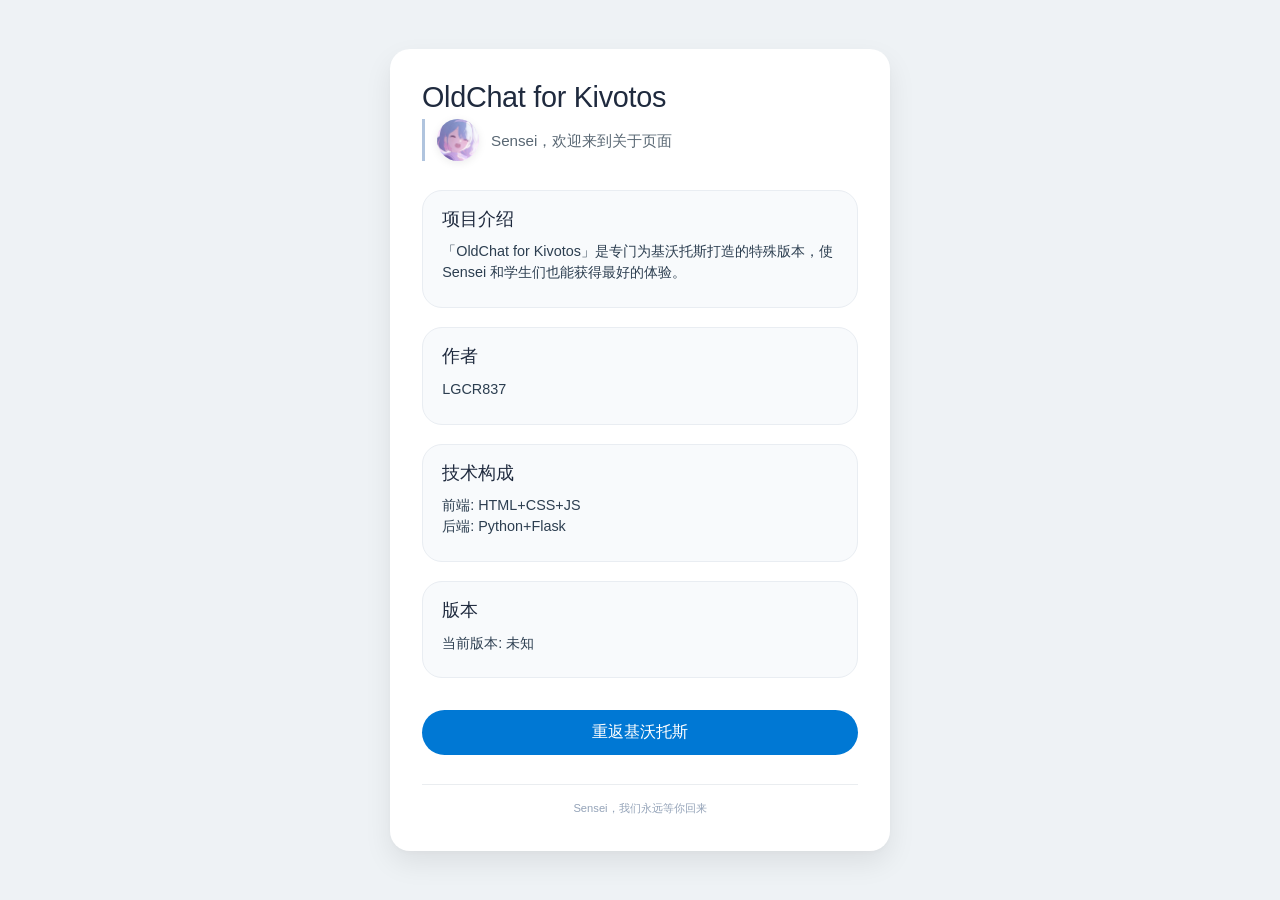
==== static/about.html @ 7ccad1d0 "first" ====
<!DOCTYPE html>
<html lang="zh-CN">
<head>
    <meta charset="UTF-8">
    <meta name="viewport" content="width=device-width, initial-scale=1.0, user-scalable=yes">
    <title>关于 - OldChat for Kivotos</title>
    <style>
        * {
            margin: 0;
            padding: 0;
            box-sizing: border-box;
        }

        body {
            margin: 0;
            font-family: 'Segoe UI', Roboto, 'Helvetica Neue', sans-serif;
            background: #eef2f5;
            display: flex;
            justify-content: center;
            align-items: center;
            min-height: 100vh;
            padding: 20px;
        }

        
        .about-card {
            background: white;
            padding: 2rem 2rem 2.2rem 2rem;
            border-radius: 20px;
            box-shadow: 0 12px 28px rgba(0, 0, 0, 0.08), 0 2px 4px rgba(0, 0, 0, 0.02);
            width: 100%;
            max-width: 500px;
            transition: all 0.2s ease;
        }

        
        .about-card h1 {
            margin: 0 0 0.35rem 0;
            font-weight: 500;
            font-size: 1.8rem;
            letter-spacing: -0.3px;
            color: #1f2a3e;
        }

        
        .greeting {
            display: flex;
            align-items: center;
            gap: 12px;
            font-size: 0.95rem;
            color: #5a6874;
            margin-bottom: 1.8rem;
            border-left: 3px solid #b0c4de;
            padding-left: 12px;
            font-weight: 400;
        }

        
        .arona-avatar {
            width: 42px;
            height: 42px;
            border-radius: 50%;
            object-fit: cover;
            flex-shrink: 0;
            box-shadow: 0 2px 8px rgba(0,0,0,0.08);
            background: #eef2ff;
        }

        .greeting-text {
            flex: 1;
            line-height: 1.4;
        }

        
        .about-section {
            margin: 1.2rem 0 1.5rem 0;
        }

        .info-panel {
            background: #f8fafc;
            border-radius: 20px;
            padding: 1rem 1.2rem;
            margin-bottom: 1.2rem;
            border: 1px solid #e9edf2;
            transition: all 0.1s ease;
        }

        .info-panel h3 {
            font-size: 1.1rem;
            font-weight: 550;
            color: #1f2a3e;
            margin-bottom: 0.65rem;
            letter-spacing: -0.2px;
        }

        .info-panel p {
            font-size: 0.9rem;
            line-height: 1.45;
            color: #2c3e50;
            margin-bottom: 0.5rem;
        }       

        
        .divider-light {
            height: 1px;
            background: #e2e8f0;
            margin: 1rem 0;
        }

        
        .back-button {
            display: inline-flex;
            align-items: center;
            justify-content: center;
            gap: 6px;
            width: 100%;
            padding: 12px 16px;
            background: #0078d4;
            color: white;
            border: none;
            border-radius: 40px;
            font-size: 1rem;
            font-weight: 500;
            cursor: pointer;
            transition: background 0.2s, transform 0.05s;
            text-decoration: none;
            font-family: inherit;
            margin-top: 0.5rem;
        }

        .back-button:hover {
            background: #106ebe;
        }

        .back-button:active {
            transform: scale(0.98);
        }

        .extra-note {
            text-align: center;
            margin-top: 1.8rem;
            font-size: 0.7rem;
            color: #94a3b8;
            border-top: 1px solid #eaedf0;
            padding-top: 1rem;
        }

        @media (max-width: 480px) {
            .about-card {
                padding: 1.6rem 1.5rem 1.9rem;
            }
            .about-card h1 {
                font-size: 1.6rem;
            }
            .arona-avatar {
                width: 36px;
                height: 36px;
            }
            .info-panel {
                padding: 0.9rem 1rem;
            }
        }
    </style>
</head>
<body>
<div class="about-card">
    <h1>OldChat for Kivotos</h1>
    <div class="greeting">

        <img class="arona-avatar" src="./arona.png" alt="阿罗娜" onerror="this.onerror=null; this.style.opacity='0';">
        <span class="greeting-text">Sensei，欢迎来到关于页面</span>
    </div>

    <div class="about-section">
        <div class="info-panel">
            <h3>项目介绍</h3>
            <p>「OldChat for Kivotos」是专门为基沃托斯打造的特殊版本，使 Sensei 和学生们也能获得最好的体验。</p>
        </div>

        <div class="info-panel">
            <h3>作者</h3>
            <p>LGCR837</p>
        </div>

        <div class="info-panel">
            <h3>技术构成</h3>
            <p>前端: HTML+CSS+JS<br>后端: Python+Flask</p>
        </div>

        <div class="info-panel">
            <h3>版本</h3>
            <p>当前版本: 未知</p>
        </div>
    </div>

    <button class="back-button" id="backToRootBtn">重返基沃托斯</button>

    <div class="extra-note">
        Sensei，我们永远等你回来
    </div>
</div>

<script>
    const backBtn = document.getElementById('backToRootBtn');
    if (backBtn) {
        backBtn.addEventListener('click', function(e) {
            e.preventDefault();
            window.location.href = '/';
        });
    }

</script>
</body>
</html>
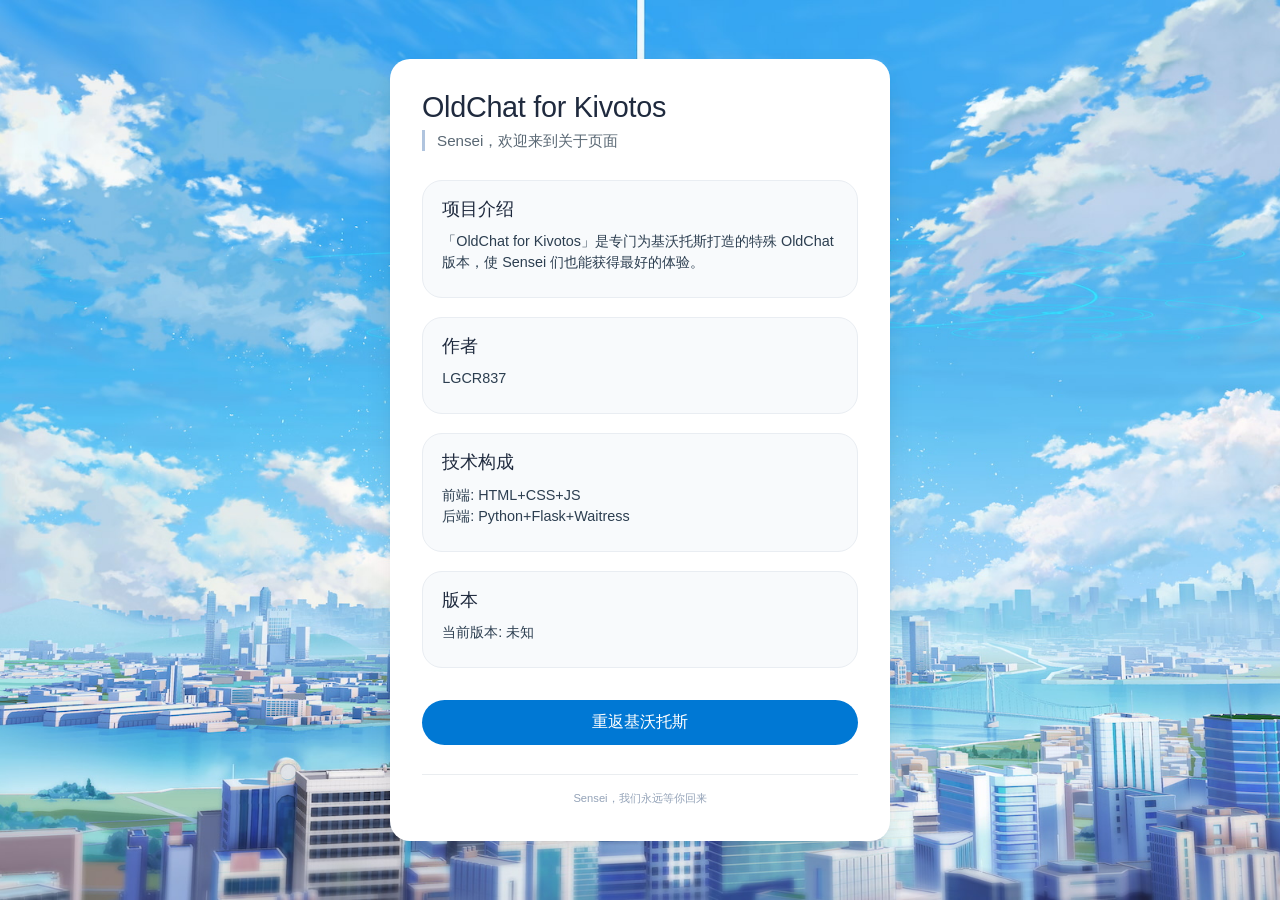
==== commit 65985e07: "增加了在个人空间显示动态的功能" ====
--- a/static/about.html
+++ b/static/about.html
@@ -12,9 +12,12 @@
         }
 
         body {
+            background-image: url('/static/KivotosBg2.jpg');
+            background-size: cover;
+            background-position: center;
+            background-attachment: fixed;
             margin: 0;
             font-family: 'Segoe UI', Roboto, 'Helvetica Neue', sans-serif;
-            background: #eef2f5;
             display: flex;
             justify-content: center;
             align-items: center;
@@ -53,17 +56,6 @@
             border-left: 3px solid #b0c4de;
             padding-left: 12px;
             font-weight: 400;
-        }
-
-        
-        .arona-avatar {
-            width: 42px;
-            height: 42px;
-            border-radius: 50%;
-            object-fit: cover;
-            flex-shrink: 0;
-            box-shadow: 0 2px 8px rgba(0,0,0,0.08);
-            background: #eef2ff;
         }
 
         .greeting-text {
@@ -167,14 +159,13 @@
     <h1>OldChat for Kivotos</h1>
     <div class="greeting">
 
-        <img class="arona-avatar" src="./arona.png" alt="阿罗娜" onerror="this.onerror=null; this.style.opacity='0';">
         <span class="greeting-text">Sensei，欢迎来到关于页面</span>
     </div>
 
     <div class="about-section">
         <div class="info-panel">
             <h3>项目介绍</h3>
-            <p>「OldChat for Kivotos」是专门为基沃托斯打造的特殊版本，使 Sensei 和学生们也能获得最好的体验。</p>
+            <p>「OldChat for Kivotos」是专门为基沃托斯打造的特殊 OldChat 版本，使 Sensei 们也能获得最好的体验。</p>
         </div>
 
         <div class="info-panel">
@@ -184,7 +175,7 @@
 
         <div class="info-panel">
             <h3>技术构成</h3>
-            <p>前端: HTML+CSS+JS<br>后端: Python+Flask</p>
+            <p>前端: HTML+CSS+JS<br>后端: Python+Flask+Waitress</p>
         </div>
 
         <div class="info-panel">
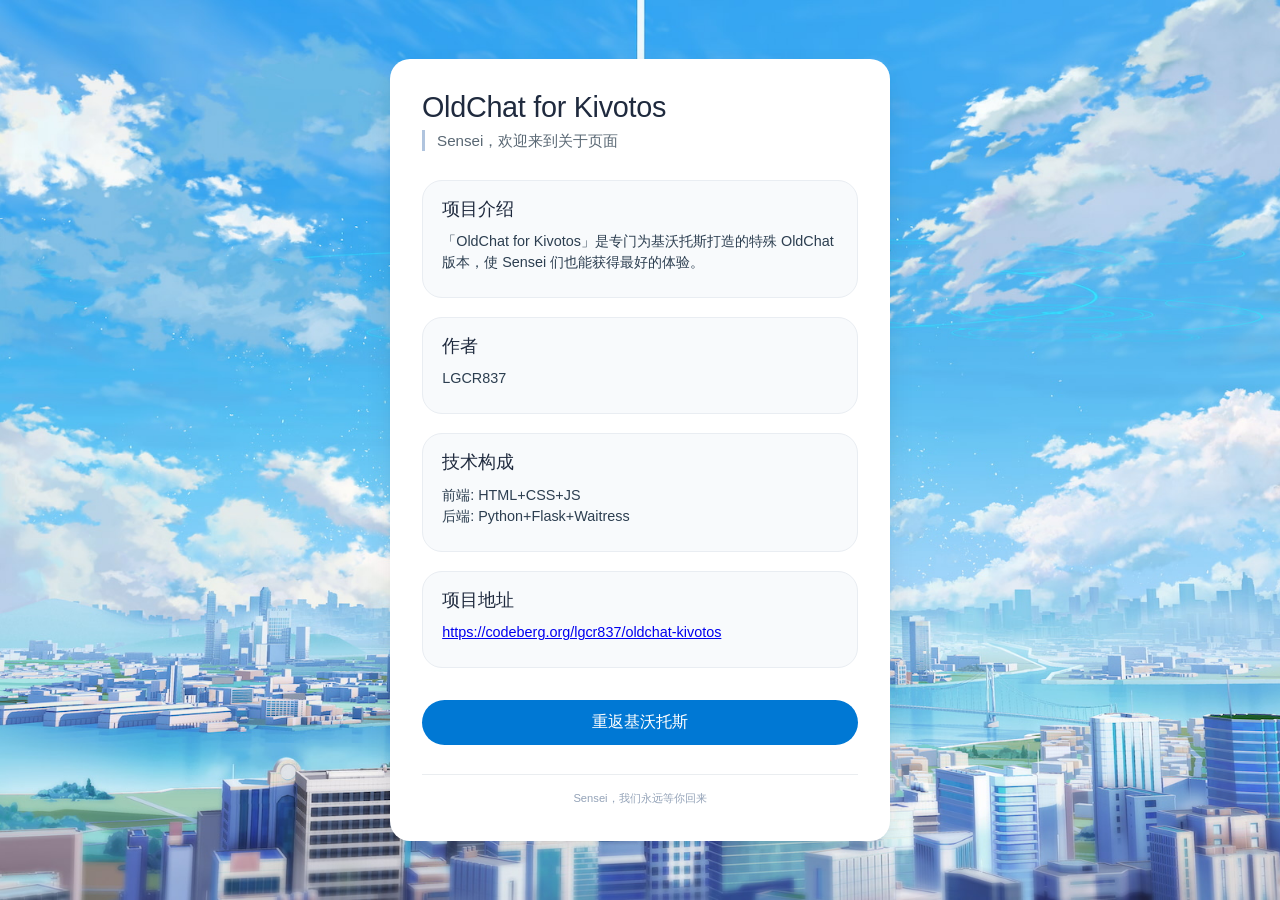
==== commit f63d5ec5: "空间主页现在将在新标签页打开，增加一个用户的个人空间/me，轮询时间由2000ms上调至4800ms(服务器扛不住了一次请求要十几秒)" ====
--- a/static/about.html
+++ b/static/about.html
@@ -179,8 +179,8 @@
         </div>
 
         <div class="info-panel">
-            <h3>版本</h3>
-            <p>当前版本: 未知</p>
+            <h3>项目地址</h3>
+            <p><a href="https://codeberg.org/lgcr837/oldchat-kivotos">https://codeberg.org/lgcr837/oldchat-kivotos</a></p>
         </div>
     </div>
 
